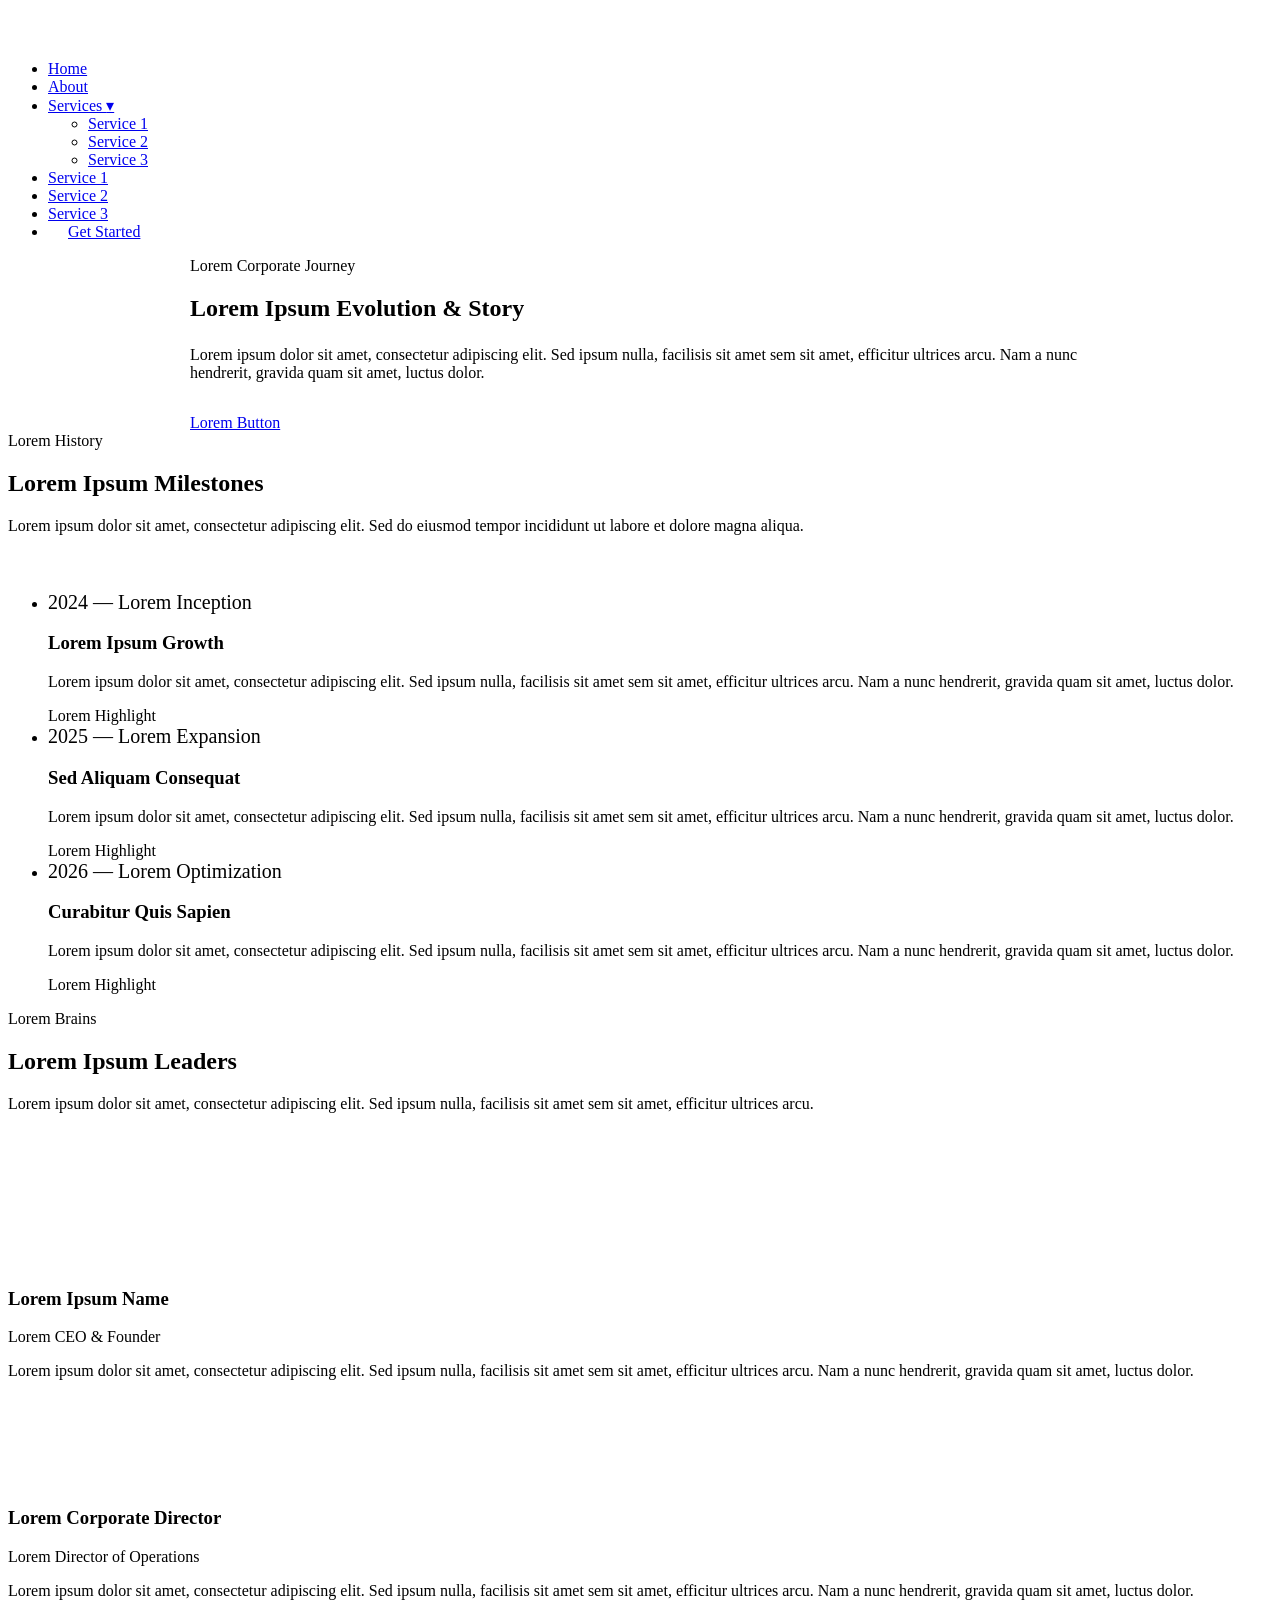
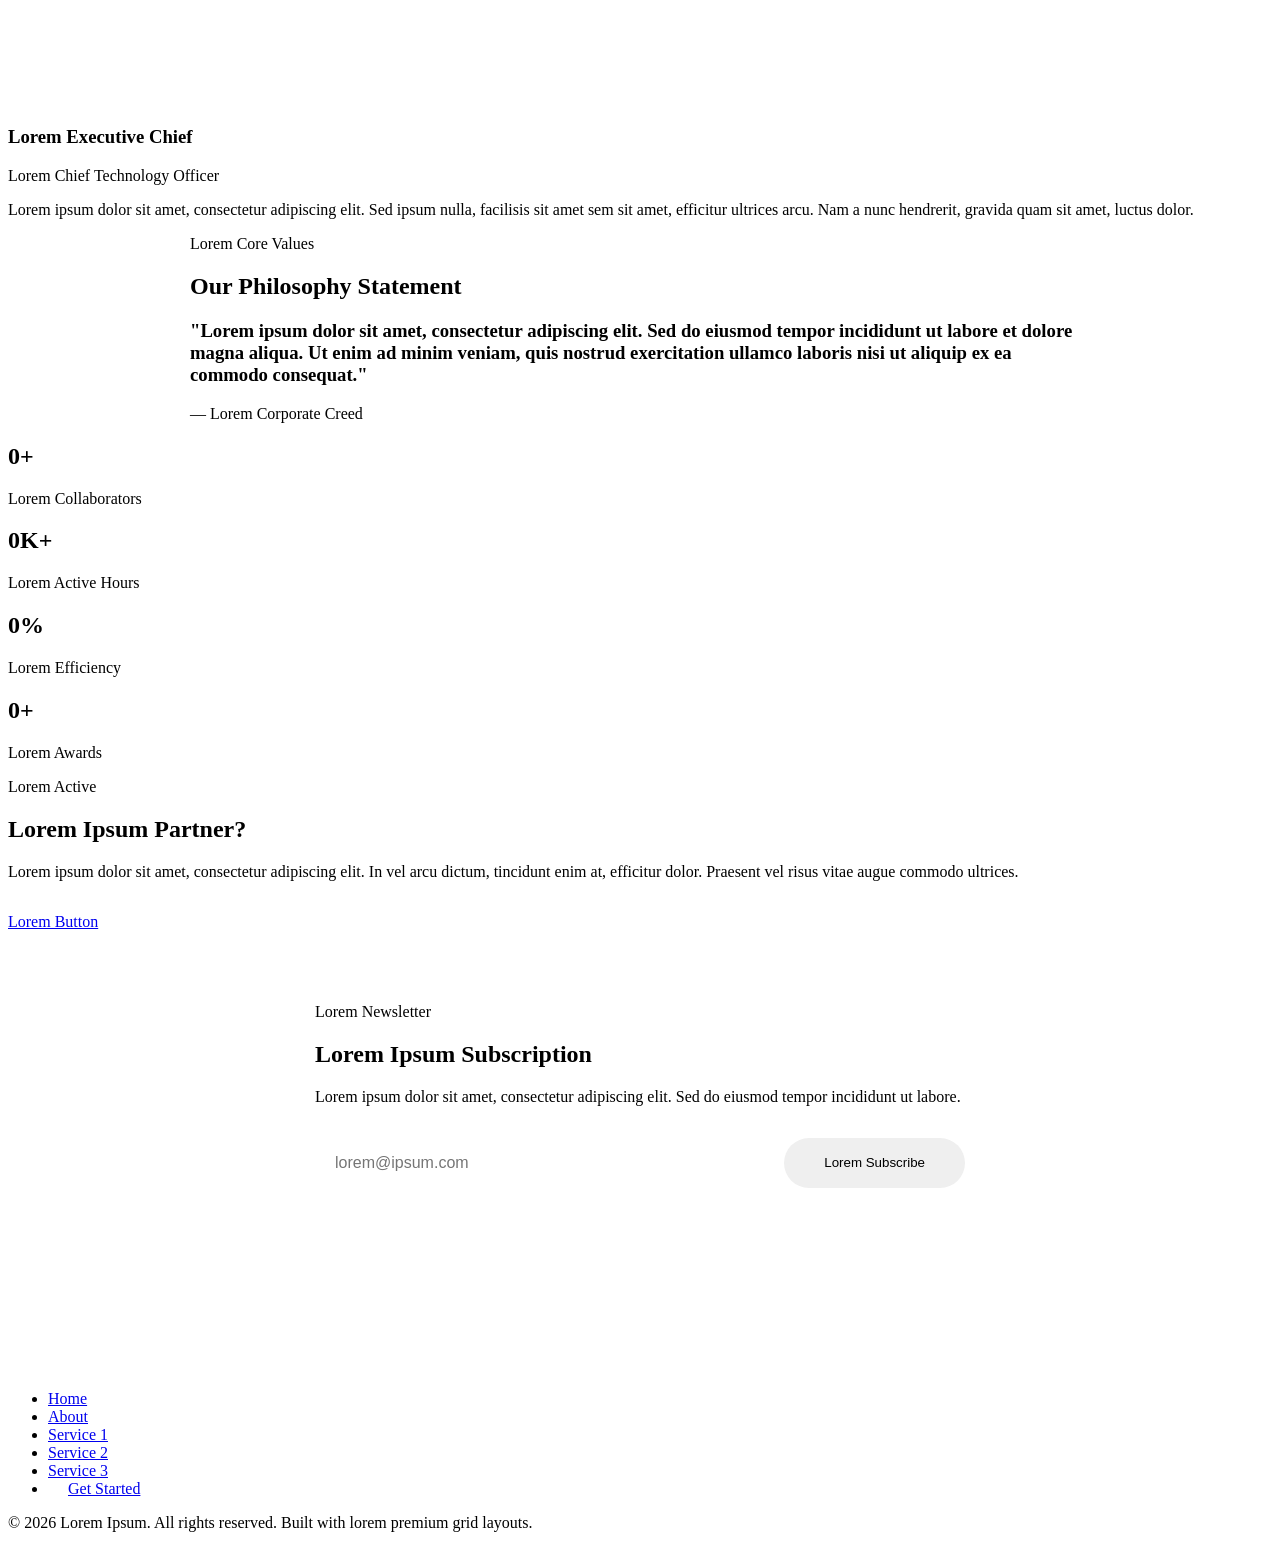
==== about.html @ 1eac8f9b "Add files via upload" ====
<!doctype html>
<html lang="en">
  <head>
    <meta charset="utf-8" />
    <meta http-equiv="X-UA-Compatible" content="IE=edge" />
    <title>Our Story | About Us</title>
    <meta name="description" content="Learn about our journey, meet our asymmetric leadership team, and discover the core values driving our innovation." />
    <meta name="viewport" content="width=device-width, initial-scale=1" />
    <link rel="stylesheet" href="./css/main.css" />
  </head>
  <body>
    <!-- Navbar (Global Framework Navigation) -->
    <nav class="navbar">
      <div class="nav-content">
        <div class="logo">
          <a href="index.html">
            <svg width="32" height="32" viewBox="0 0 512 512" fill="none" xmlns="http://www.w3.org/2000/svg">
              <rect width="512" height="512" rx="120" fill="var(--main-color)"/>
              <path d="M160 140H352V180H160V140ZM160 236H352V276H160V236ZM160 332H290V372H160V332Z" fill="white"/>
            </svg>
          </a>
        </div>

        <ul class="nav-links">
          <li><a href="index.html">Home</a></li>
          <li class="active"><a href="about.html">About</a></li>
          <li class="dropdown desktop-only">
            <a href="#" class="drop-btn">Services <span class="arrow">&#9662;</span></a>
            <ul class="dropdown-content">
              <li><a href="service1.html">Service 1</a></li>
              <li><a href="service2.html">Service 2</a></li>
              <li><a href="service3.html">Service 3</a></li>
            </ul>
          </li>
          <li class="mobile-only"><a href="service1.html">Service 1</a></li>
          <li class="mobile-only"><a href="service2.html">Service 2</a></li>
          <li class="mobile-only"><a href="service3.html">Service 3</a></li>
          <li><a class="button-links nav-action-button" href="contact.html" style="padding: 0.5rem 1.25rem;">Get Started</a></li>
        </ul>

        <div class="hamburger" id="hamburger">
          <span></span>
          <span></span>
          <span></span>
        </div>
      </div>
    </nav>

    <!-- SECTION 1: Centered Brand Hero -->
    <section class="about-hero-center secondary-color-section dark-section">
      <div class="container">
        <div class="center scroll-anim" style="max-width: 900px; margin: 0 auto;">
          <span class="section-caption" style="color: var(--neutral-dark);">Lorem Corporate Journey</span>
          <h1>Lorem Ipsum Evolution &amp; Story</h1>
          <p style="margin-top: 1.5rem; margin-bottom: 2rem;">Lorem ipsum dolor sit amet, consectetur adipiscing elit. Sed ipsum nulla, facilisis sit amet sem sit amet, efficitur ultrices arcu. Nam a nunc hendrerit, gravida quam sit amet, luctus dolor.</p>
          <a class="button-links accent-button" href="#leadership">Lorem Button</a>
        </div>
      </div>
    </section>

    <!-- SECTION 2: Sticky Column Timeline Story -->
    <section>
      <div class="container">
        <div class="two-grid">
          <div class="left-sticky scroll-anim">
            <span class="section-caption">Lorem History</span>
            <h2>Lorem Ipsum Milestones</h2>
            <p style="margin-top: 1rem; margin-bottom: 2rem;">Lorem ipsum dolor sit amet, consectetur adipiscing elit. Sed do eiusmod tempor incididunt ut labore et dolore magna aliqua.</p>
            <div style="background-color: var(--main-color); height: 8px; width: 60px; border-radius: 4px;"></div>
          </div>
          <div>
            <ul class="vertical-list">
              <li class="scroll-anim scroll-delay-1">
                <span class="section-caption" style="font-size: 1.25rem;">2024 &mdash; Lorem Inception</span>
                <h3>Lorem Ipsum Growth</h3>
                <p>Lorem ipsum dolor sit amet, consectetur adipiscing elit. Sed ipsum nulla, facilisis sit amet sem sit amet, efficitur ultrices arcu. Nam a nunc hendrerit, gravida quam sit amet, luctus dolor.</p>
                <span class="section-caption-below">Lorem Highlight</span>
              </li>
              <li class="scroll-anim scroll-delay-2">
                <span class="section-caption" style="font-size: 1.25rem;">2025 &mdash; Lorem Expansion</span>
                <h3>Sed Aliquam Consequat</h3>
                <p>Lorem ipsum dolor sit amet, consectetur adipiscing elit. Sed ipsum nulla, facilisis sit amet sem sit amet, efficitur ultrices arcu. Nam a nunc hendrerit, gravida quam sit amet, luctus dolor.</p>
                <span class="section-caption-below">Lorem Highlight</span>
              </li>
              <li class="scroll-anim scroll-delay-3">
                <span class="section-caption" style="font-size: 1.25rem;">2026 &mdash; Lorem Optimization</span>
                <h3>Curabitur Quis Sapien</h3>
                <p>Lorem ipsum dolor sit amet, consectetur adipiscing elit. Sed ipsum nulla, facilisis sit amet sem sit amet, efficitur ultrices arcu. Nam a nunc hendrerit, gravida quam sit amet, luctus dolor.</p>
                <span class="section-caption-below">Lorem Highlight</span>
              </li>
            </ul>
          </div>
        </div>
      </div>
    </section>

    <!-- SECTION 3: Asymmetric Team Leadership Grid -->
    <section id="leadership" style="background-color: var(--neutral-light-gray); border-top: 2px solid var(--neutral-dark);">
      <div class="container">
        <div class="center scroll-anim" style="margin-bottom: 4rem;">
          <span class="section-caption">Lorem Brains</span>
          <h2>Lorem Ipsum Leaders</h2>
          <p>Lorem ipsum dolor sit amet, consectetur adipiscing elit. Sed ipsum nulla, facilisis sit amet sem sit amet, efficitur ultrices arcu.</p>
        </div>

        <div class="team-grid-asymmetric">
          <div class="left-col">
            <div class="leader-card scroll-anim scroll-delay-1">
              <svg xmlns="http://www.w3.org/2000/svg" width="64" height="64" viewBox="0 0 24 24" fill="none" stroke="var(--main-color)" stroke-width="2" stroke-linecap="round" stroke-linejoin="round" style="margin-bottom: 1.5rem;">
                <path d="M20 21v-2a4 4 0 0 0-4-4H8a4 4 0 0 0-4 4v2"></path>
                <circle cx="12" cy="7" r="4"></circle>
              </svg>
              <h3>Lorem Ipsum Name</h3>
              <p class="leader-title">Lorem CEO &amp; Founder</p>
              <p class="leader-bio">Lorem ipsum dolor sit amet, consectetur adipiscing elit. Sed ipsum nulla, facilisis sit amet sem sit amet, efficitur ultrices arcu. Nam a nunc hendrerit, gravida quam sit amet, luctus dolor.</p>
            </div>

            <div class="leader-card scroll-anim scroll-delay-3">
              <svg xmlns="http://www.w3.org/2000/svg" width="64" height="64" viewBox="0 0 24 24" fill="none" stroke="var(--neutral-dark)" stroke-width="2" stroke-linecap="round" stroke-linejoin="round" style="margin-bottom: 1.5rem;">
                <path d="M20 21v-2a4 4 0 0 0-4-4H8a4 4 0 0 0-4 4v2"></path>
                <circle cx="12" cy="7" r="4"></circle>
              </svg>
              <h3>Lorem Corporate Director</h3>
              <p class="leader-title">Lorem Director of Operations</p>
              <p class="leader-bio">Lorem ipsum dolor sit amet, consectetur adipiscing elit. Sed ipsum nulla, facilisis sit amet sem sit amet, efficitur ultrices arcu. Nam a nunc hendrerit, gravida quam sit amet, luctus dolor.</p>
            </div>
          </div>

          <div class="right-col">
            <div class="leader-card scroll-anim scroll-delay-2">
              <svg xmlns="http://www.w3.org/2000/svg" width="64" height="64" viewBox="0 0 24 24" fill="none" stroke="var(--secondary-color)" stroke-width="2" stroke-linecap="round" stroke-linejoin="round" style="margin-bottom: 1.5rem;">
                <path d="M20 21v-2a4 4 0 0 0-4-4H8a4 4 0 0 0-4 4v2"></path>
                <circle cx="12" cy="7" r="4"></circle>
              </svg>
              <h3>Lorem Executive Chief</h3>
              <p class="leader-title">Lorem Chief Technology Officer</p>
              <p class="leader-bio">Lorem ipsum dolor sit amet, consectetur adipiscing elit. Sed ipsum nulla, facilisis sit amet sem sit amet, efficitur ultrices arcu. Nam a nunc hendrerit, gravida quam sit amet, luctus dolor.</p>
            </div>
          </div>
        </div>
      </div>
    </section>

    <!-- SECTION 4: Immersive Philosophy Quote Band -->
    <section class="main-color-section dark-section">
      <div class="container">
        <div class="center scroll-anim" style="max-width: 900px; margin: 0 auto;">
          <span class="section-caption" style="color: var(--neutral-dark);">Lorem Core Values</span>
          <h2>Our Philosophy Statement</h2>
          <div class="testimony-div scroll-anim scroll-delay-2" style="border-left-color: var(--neutral-dark); text-align: left;">
            <h3>"Lorem ipsum dolor sit amet, consectetur adipiscing elit. Sed do eiusmod tempor incididunt ut labore et dolore magna aliqua. Ut enim ad minim veniam, quis nostrud exercitation ullamco laboris nisi ut aliquip ex ea commodo consequat."</h3>
            <p style="color: var(--neutral-dark);">&mdash; Lorem Corporate Creed</p>
          </div>
        </div>
      </div>
    </section>

    <!-- SECTION 5: Numeric Stat Callouts -->
    <section>
      <div class="container">
        <div class="center-figures scroll-anim">
          <div class="vertical-figure">
            <h2><span class="stat-counter" data-target="240">0</span>+</h2>
            <p>Lorem Collaborators</p>
          </div>
          <div class="vertical-figure">
            <h2><span class="stat-counter" data-target="15">0</span>K+</h2>
            <p>Lorem Active Hours</p>
          </div>
          <div class="vertical-figure">
            <h2><span class="stat-counter" data-target="98">0</span>%</h2>
            <p>Lorem Efficiency</p>
          </div>
          <div class="vertical-figure">
            <h2><span class="stat-counter" data-target="50">0</span>+</h2>
            <p>Lorem Awards</p>
          </div>
        </div>
      </div>
    </section>

    <!-- SECTION 6: Ultimate Dynamic CTA Block -->
    <section style="background-color: var(--neutral-light-gray);">
      <div class="container">
        <div class="center scroll-anim">
          <span class="section-caption">Lorem Active</span>
          <h2>Lorem Ipsum Partner?</h2>
          <p>Lorem ipsum dolor sit amet, consectetur adipiscing elit. In vel arcu dictum, tincidunt enim at, efficitur dolor. Praesent vel risus vitae augue commodo ultrices.</p>
          <div style="margin-top: 2rem;">
            <a class="button-links accent-button" href="contact.html">Lorem Button</a>
          </div>
        </div>
      </div>
    </section>

    <!-- SECTION: Newsletter Subscription -->
    <section class="newsletter-section" style="background-color: var(--neutral-light-gray); border-top: 1px solid var(--border-color); border-bottom: 1px solid var(--border-color); padding: 4.5rem 5%;">
      <div class="container">
        <div class="center scroll-anim" style="max-width: 650px; margin: 0 auto;">
          <span class="section-caption">Lorem Newsletter</span>
          <h2>Lorem Ipsum Subscription</h2>
          <p style="margin-bottom: 2rem;">Lorem ipsum dolor sit amet, consectetur adipiscing elit. Sed do eiusmod tempor incididunt ut labore.</p>
          <form class="scroll-anim scroll-delay-2" style="width: 100%; display: flex; gap: 1rem; flex-wrap: wrap; justify-content: center;">
            <input type="email" placeholder="lorem@ipsum.com" required style="flex: 1; min-width: 280px; padding: 1rem 1.25rem; border: 2px solid var(--neutral-dark); border-radius: 50px; font-size: 1rem; color: var(--neutral-dark); background-color: var(--neutral-light); outline: none; transition: border-color var(--transition-speed);" />
            <button type="submit" class="button-links accent-button" style="padding: 1rem 2.5rem; border-radius: 50px; border: none; white-space: nowrap;">Lorem Subscribe</button>
          </form>
        </div>
      </div>
    </section>

    <!-- Footer (Global Static Footer) -->
    <footer class="light-footer">
      <div class="footer-content">
        <div class="logo">
          <a href="index.html">
            <svg width="40" height="40" viewBox="0 0 512 512" fill="none" xmlns="http://www.w3.org/2000/svg">
              <rect width="512" height="512" rx="120" fill="var(--main-color)"/>
              <path d="M160 140H352V180H160V140ZM160 236H352V276H160V236ZM160 332H290V372H160V332Z" fill="white"/>
            </svg>
          </a>
          <p style="margin-top: 1rem; font-size: 0.95rem; max-width: 300px; color: rgba(255, 255, 255, 0.65);">Lorem ipsum dolor sit amet, consectetur adipiscing elit. Cras lobortis felis dolor, ut hendrerit.</p>
        </div>
        <ul class="nav-links">
          <li><a href="index.html">Home</a></li>
          <li><a href="about.html">About</a></li>
          <li><a href="service1.html">Service 1</a></li>
          <li><a href="service2.html">Service 2</a></li>
          <li><a href="service3.html">Service 3</a></li>
          <li><a class="button-links nav-action-button" href="contact.html" style="padding: 0.5rem 1.25rem;">Get Started</a></li>
        </ul>
      </div>
      <div class="container">
        <p class="copyright">&copy; 2026 Lorem Ipsum. All rights reserved. Built with lorem premium grid layouts.</p>
      </div>
    </footer>

    <script type="module" src="./js/index.js"></script>
  </body>
</html>
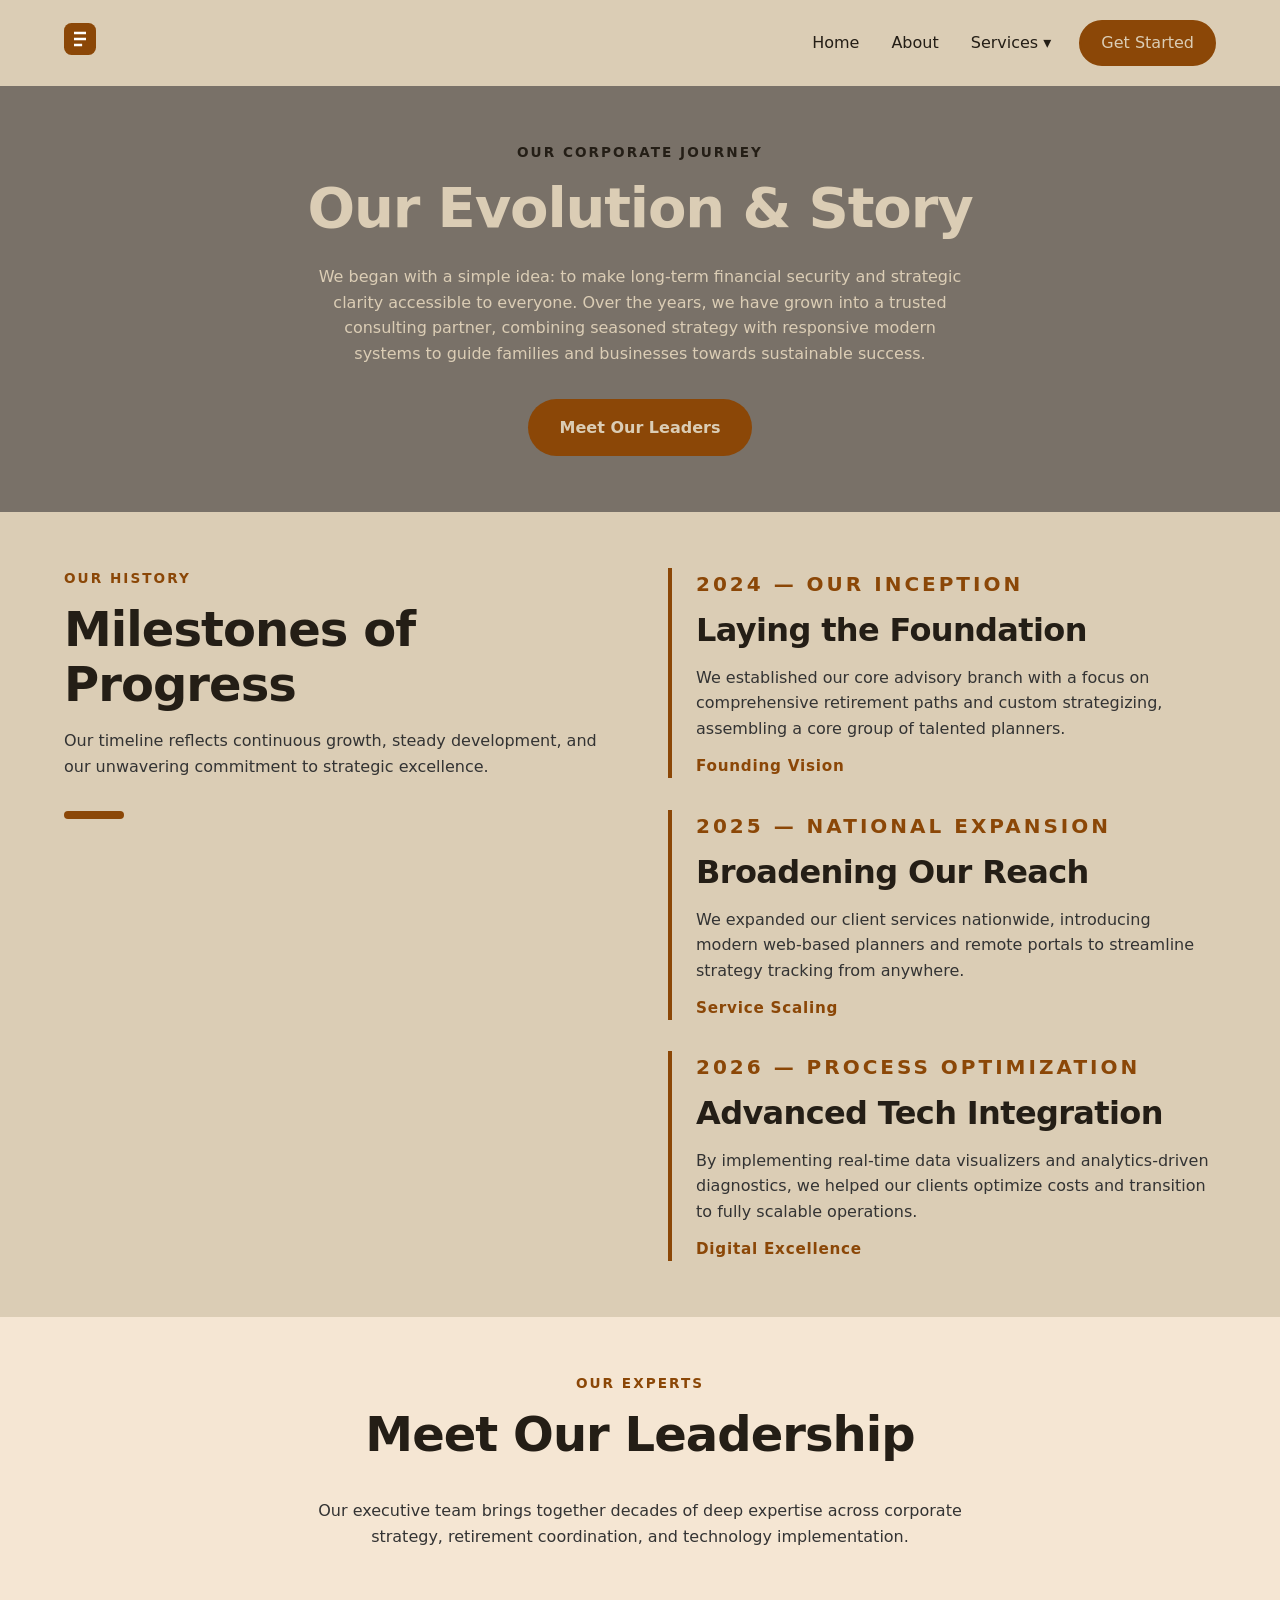
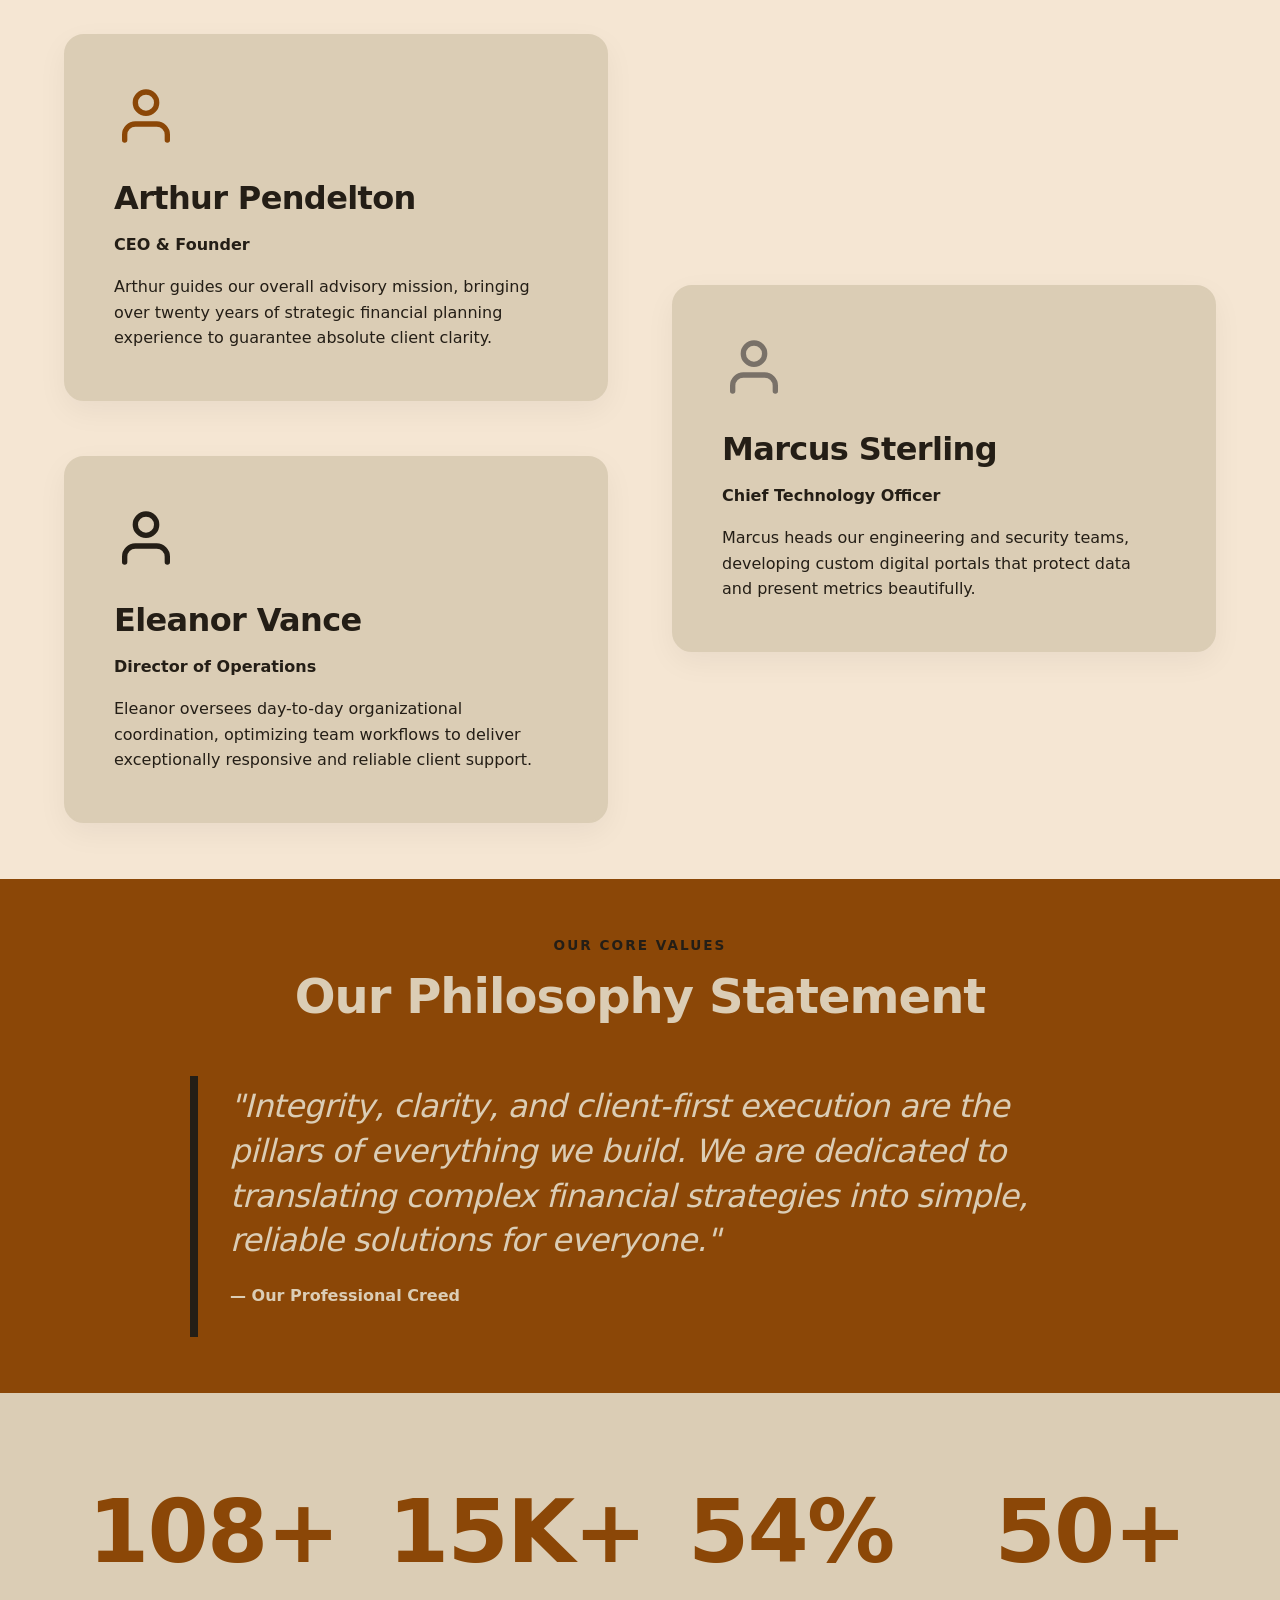
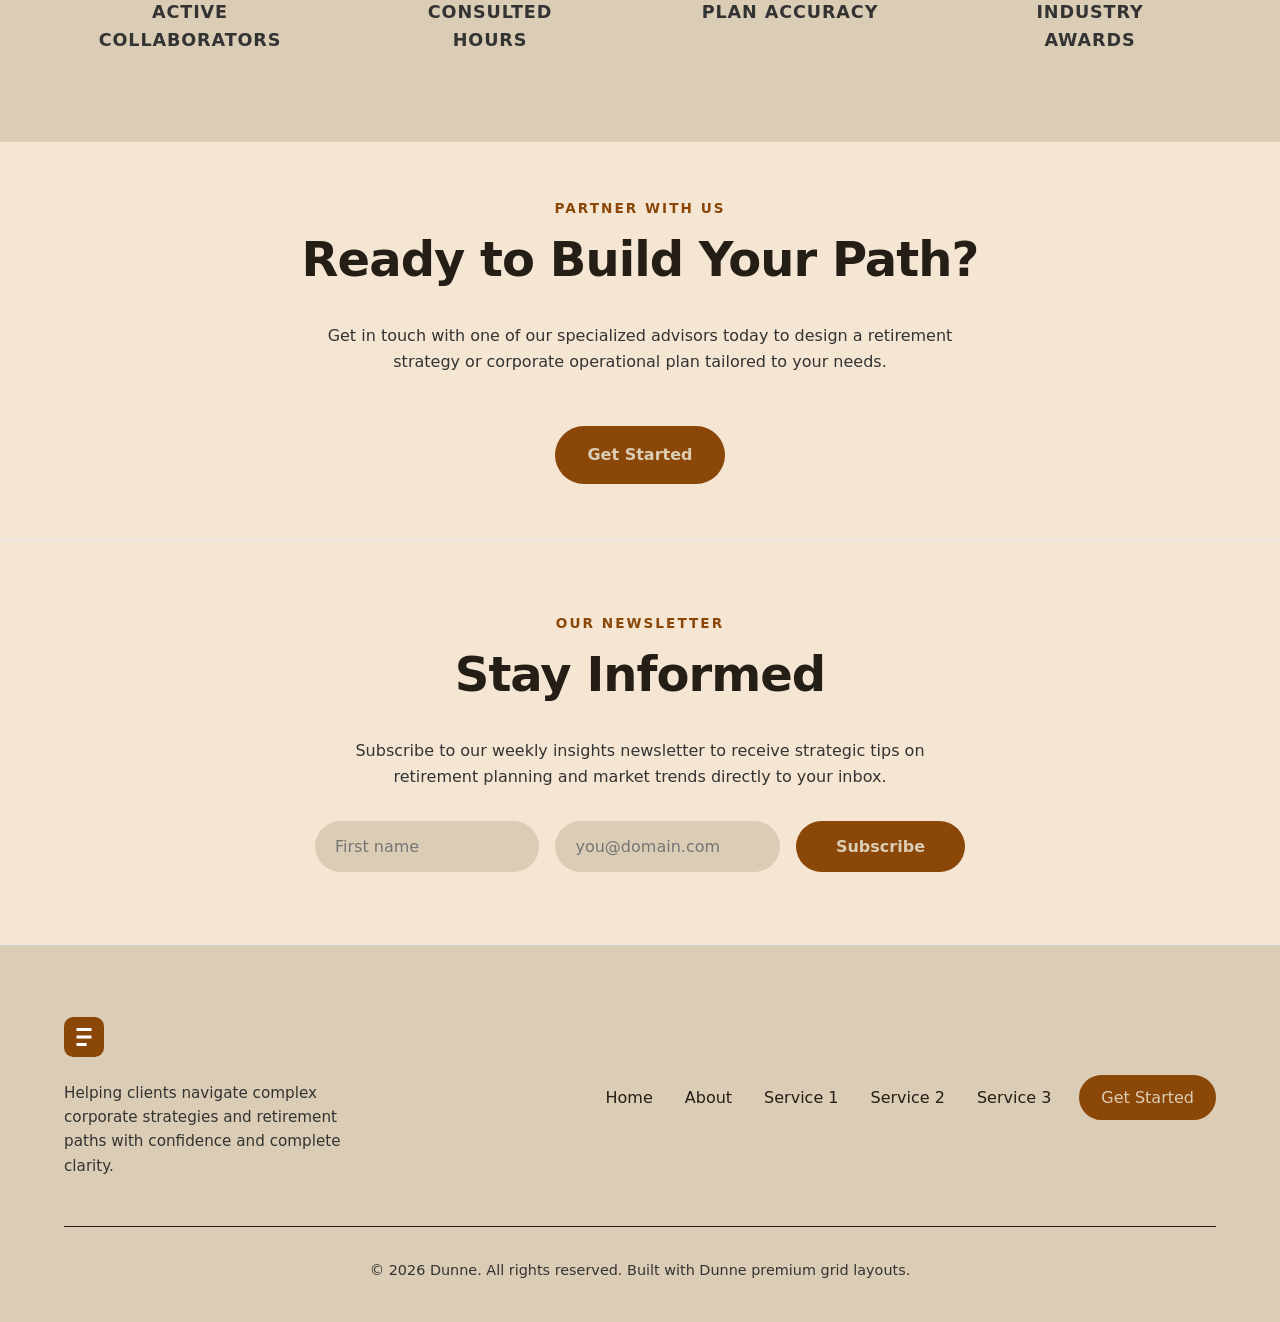
==== commit ba3f8a9a: "Remove Lorem text and update to all pages styling" ====
--- a/about.html
+++ b/about.html
@@ -3,7 +3,7 @@
   <head>
     <meta charset="utf-8" />
     <meta http-equiv="X-UA-Compatible" content="IE=edge" />
-    <title>Our Story | About Us</title>
+    <title>Our Story | Dunne Planning</title>
     <meta name="description" content="Learn about our journey, meet our asymmetric leadership team, and discover the core values driving our innovation." />
     <meta name="viewport" content="width=device-width, initial-scale=1" />
     <link rel="stylesheet" href="./css/main.css" />
@@ -16,7 +16,7 @@
           <a href="index.html">
             <svg width="32" height="32" viewBox="0 0 512 512" fill="none" xmlns="http://www.w3.org/2000/svg">
               <rect width="512" height="512" rx="120" fill="var(--main-color)"/>
-              <path d="M160 140H352V180H160V140ZM160 236H352V276H160V236ZM160 332H290V372H160V332Z" fill="white"/>
+              <path d="M160 140H352V180H160V140ZM160 236H352V276H160V236ZM160 332H290V372H160V332ZM" fill="white"/>
             </svg>
           </a>
         </div>
@@ -27,14 +27,14 @@
           <li class="dropdown desktop-only">
             <a href="#" class="drop-btn">Services <span class="arrow">&#9662;</span></a>
             <ul class="dropdown-content">
-              <li><a href="service1.html">Service 1</a></li>
-              <li><a href="service2.html">Service 2</a></li>
-              <li><a href="service3.html">Service 3</a></li>
+              <li><a href="service1.html">Corporate Strategy</a></li>
+              <li><a href="service2.html">Operations Optimization</a></li>
+              <li><a href="service3.html">Digital Scale</a></li>
             </ul>
           </li>
-          <li class="mobile-only"><a href="service1.html">Service 1</a></li>
-          <li class="mobile-only"><a href="service2.html">Service 2</a></li>
-          <li class="mobile-only"><a href="service3.html">Service 3</a></li>
+          <li class="mobile-only"><a href="service1.html">Corporate Strategy</a></li>
+          <li class="mobile-only"><a href="service2.html">Operations Optimization</a></li>
+          <li class="mobile-only"><a href="service3.html">Digital Scale</a></li>
           <li><a class="button-links nav-action-button" href="contact.html" style="padding: 0.5rem 1.25rem;">Get Started</a></li>
         </ul>
 
@@ -50,10 +50,10 @@
     <section class="about-hero-center secondary-color-section dark-section">
       <div class="container">
         <div class="center scroll-anim" style="max-width: 900px; margin: 0 auto;">
-          <span class="section-caption" style="color: var(--neutral-dark);">Lorem Corporate Journey</span>
-          <h1>Lorem Ipsum Evolution &amp; Story</h1>
-          <p style="margin-top: 1.5rem; margin-bottom: 2rem;">Lorem ipsum dolor sit amet, consectetur adipiscing elit. Sed ipsum nulla, facilisis sit amet sem sit amet, efficitur ultrices arcu. Nam a nunc hendrerit, gravida quam sit amet, luctus dolor.</p>
-          <a class="button-links accent-button" href="#leadership">Lorem Button</a>
+          <span class="section-caption" style="color: var(--neutral-dark);">Our Corporate Journey</span>
+          <h1>Our Evolution &amp; Story</h1>
+          <p style="margin-top: 1.5rem; margin-bottom: 2rem;">We began with a simple idea: to make long-term financial security and strategic clarity accessible to everyone. Over the years, we have grown into a trusted consulting partner, combining seasoned strategy with responsive modern systems to guide families and businesses towards sustainable success.</p>
+          <a class="button-links accent-button" href="#leadership">Meet Our Leaders</a>
         </div>
       </div>
     </section>
@@ -63,30 +63,30 @@
       <div class="container">
         <div class="two-grid">
           <div class="left-sticky scroll-anim">
-            <span class="section-caption">Lorem History</span>
-            <h2>Lorem Ipsum Milestones</h2>
-            <p style="margin-top: 1rem; margin-bottom: 2rem;">Lorem ipsum dolor sit amet, consectetur adipiscing elit. Sed do eiusmod tempor incididunt ut labore et dolore magna aliqua.</p>
+            <span class="section-caption">Our History</span>
+            <h2>Milestones of Progress</h2>
+            <p style="margin-top: 1rem; margin-bottom: 2rem;">Our timeline reflects continuous growth, steady development, and our unwavering commitment to strategic excellence.</p>
             <div style="background-color: var(--main-color); height: 8px; width: 60px; border-radius: 4px;"></div>
           </div>
           <div>
             <ul class="vertical-list">
               <li class="scroll-anim scroll-delay-1">
-                <span class="section-caption" style="font-size: 1.25rem;">2024 &mdash; Lorem Inception</span>
-                <h3>Lorem Ipsum Growth</h3>
-                <p>Lorem ipsum dolor sit amet, consectetur adipiscing elit. Sed ipsum nulla, facilisis sit amet sem sit amet, efficitur ultrices arcu. Nam a nunc hendrerit, gravida quam sit amet, luctus dolor.</p>
-                <span class="section-caption-below">Lorem Highlight</span>
+                <span class="section-caption" style="font-size: 1.25rem;">2024 &mdash; Our Inception</span>
+                <h3>Laying the Foundation</h3>
+                <p>We established our core advisory branch with a focus on comprehensive retirement paths and custom strategizing, assembling a core group of talented planners.</p>
+                <span class="section-caption-below">Founding Vision</span>
               </li>
               <li class="scroll-anim scroll-delay-2">
-                <span class="section-caption" style="font-size: 1.25rem;">2025 &mdash; Lorem Expansion</span>
-                <h3>Sed Aliquam Consequat</h3>
-                <p>Lorem ipsum dolor sit amet, consectetur adipiscing elit. Sed ipsum nulla, facilisis sit amet sem sit amet, efficitur ultrices arcu. Nam a nunc hendrerit, gravida quam sit amet, luctus dolor.</p>
-                <span class="section-caption-below">Lorem Highlight</span>
+                <span class="section-caption" style="font-size: 1.25rem;">2025 &mdash; National Expansion</span>
+                <h3>Broadening Our Reach</h3>
+                <p>We expanded our client services nationwide, introducing modern web-based planners and remote portals to streamline strategy tracking from anywhere.</p>
+                <span class="section-caption-below">Service Scaling</span>
               </li>
               <li class="scroll-anim scroll-delay-3">
-                <span class="section-caption" style="font-size: 1.25rem;">2026 &mdash; Lorem Optimization</span>
-                <h3>Curabitur Quis Sapien</h3>
-                <p>Lorem ipsum dolor sit amet, consectetur adipiscing elit. Sed ipsum nulla, facilisis sit amet sem sit amet, efficitur ultrices arcu. Nam a nunc hendrerit, gravida quam sit amet, luctus dolor.</p>
-                <span class="section-caption-below">Lorem Highlight</span>
+                <span class="section-caption" style="font-size: 1.25rem;">2026 &mdash; Process Optimization</span>
+                <h3>Advanced Tech Integration</h3>
+                <p>By implementing real-time data visualizers and analytics-driven diagnostics, we helped our clients optimize costs and transition to fully scalable operations.</p>
+                <span class="section-caption-below">Digital Excellence</span>
               </li>
             </ul>
           </div>
@@ -95,12 +95,12 @@
     </section>
 
     <!-- SECTION 3: Asymmetric Team Leadership Grid -->
-    <section id="leadership" style="background-color: var(--neutral-light-gray); border-top: 2px solid var(--neutral-dark);">
+    <section id="leadership" style="background-color: var(--neutral-light-gray);">
       <div class="container">
         <div class="center scroll-anim" style="margin-bottom: 4rem;">
-          <span class="section-caption">Lorem Brains</span>
-          <h2>Lorem Ipsum Leaders</h2>
-          <p>Lorem ipsum dolor sit amet, consectetur adipiscing elit. Sed ipsum nulla, facilisis sit amet sem sit amet, efficitur ultrices arcu.</p>
+          <span class="section-caption">Our Experts</span>
+          <h2>Meet Our Leadership</h2>
+          <p>Our executive team brings together decades of deep expertise across corporate strategy, retirement coordination, and technology implementation.</p>
         </div>
 
         <div class="team-grid-asymmetric">
@@ -110,9 +110,9 @@
                 <path d="M20 21v-2a4 4 0 0 0-4-4H8a4 4 0 0 0-4 4v2"></path>
                 <circle cx="12" cy="7" r="4"></circle>
               </svg>
-              <h3>Lorem Ipsum Name</h3>
-              <p class="leader-title">Lorem CEO &amp; Founder</p>
-              <p class="leader-bio">Lorem ipsum dolor sit amet, consectetur adipiscing elit. Sed ipsum nulla, facilisis sit amet sem sit amet, efficitur ultrices arcu. Nam a nunc hendrerit, gravida quam sit amet, luctus dolor.</p>
+              <h3>Arthur Pendelton</h3>
+              <p class="leader-title">CEO &amp; Founder</p>
+              <p class="leader-bio">Arthur guides our overall advisory mission, bringing over twenty years of strategic financial planning experience to guarantee absolute client clarity.</p>
             </div>
 
             <div class="leader-card scroll-anim scroll-delay-3">
@@ -120,9 +120,9 @@
                 <path d="M20 21v-2a4 4 0 0 0-4-4H8a4 4 0 0 0-4 4v2"></path>
                 <circle cx="12" cy="7" r="4"></circle>
               </svg>
-              <h3>Lorem Corporate Director</h3>
-              <p class="leader-title">Lorem Director of Operations</p>
-              <p class="leader-bio">Lorem ipsum dolor sit amet, consectetur adipiscing elit. Sed ipsum nulla, facilisis sit amet sem sit amet, efficitur ultrices arcu. Nam a nunc hendrerit, gravida quam sit amet, luctus dolor.</p>
+              <h3>Eleanor Vance</h3>
+              <p class="leader-title">Director of Operations</p>
+              <p class="leader-bio">Eleanor oversees day-to-day organizational coordination, optimizing team workflows to deliver exceptionally responsive and reliable client support.</p>
             </div>
           </div>
 
@@ -132,9 +132,9 @@
                 <path d="M20 21v-2a4 4 0 0 0-4-4H8a4 4 0 0 0-4 4v2"></path>
                 <circle cx="12" cy="7" r="4"></circle>
               </svg>
-              <h3>Lorem Executive Chief</h3>
-              <p class="leader-title">Lorem Chief Technology Officer</p>
-              <p class="leader-bio">Lorem ipsum dolor sit amet, consectetur adipiscing elit. Sed ipsum nulla, facilisis sit amet sem sit amet, efficitur ultrices arcu. Nam a nunc hendrerit, gravida quam sit amet, luctus dolor.</p>
+              <h3>Marcus Sterling</h3>
+              <p class="leader-title">Chief Technology Officer</p>
+              <p class="leader-bio">Marcus heads our engineering and security teams, developing custom digital portals that protect data and present metrics beautifully.</p>
             </div>
           </div>
         </div>
@@ -145,11 +145,11 @@
     <section class="main-color-section dark-section">
       <div class="container">
         <div class="center scroll-anim" style="max-width: 900px; margin: 0 auto;">
-          <span class="section-caption" style="color: var(--neutral-dark);">Lorem Core Values</span>
+          <span class="section-caption" style="color: var(--neutral-dark);">Our Core Values</span>
           <h2>Our Philosophy Statement</h2>
           <div class="testimony-div scroll-anim scroll-delay-2" style="border-left-color: var(--neutral-dark); text-align: left;">
-            <h3>"Lorem ipsum dolor sit amet, consectetur adipiscing elit. Sed do eiusmod tempor incididunt ut labore et dolore magna aliqua. Ut enim ad minim veniam, quis nostrud exercitation ullamco laboris nisi ut aliquip ex ea commodo consequat."</h3>
-            <p style="color: var(--neutral-dark);">&mdash; Lorem Corporate Creed</p>
+            <h3>"Integrity, clarity, and client-first execution are the pillars of everything we build. We are dedicated to translating complex financial strategies into simple, reliable solutions for everyone."</h3>
+            <p style="color: var(--neutral-dark);">&mdash; Our Professional Creed</p>
           </div>
         </div>
       </div>
@@ -161,19 +161,19 @@
         <div class="center-figures scroll-anim">
           <div class="vertical-figure">
             <h2><span class="stat-counter" data-target="240">0</span>+</h2>
-            <p>Lorem Collaborators</p>
+            <p>Active Collaborators</p>
           </div>
           <div class="vertical-figure">
             <h2><span class="stat-counter" data-target="15">0</span>K+</h2>
-            <p>Lorem Active Hours</p>
+            <p>Consulted Hours</p>
           </div>
           <div class="vertical-figure">
             <h2><span class="stat-counter" data-target="98">0</span>%</h2>
-            <p>Lorem Efficiency</p>
+            <p>Plan Accuracy</p>
           </div>
           <div class="vertical-figure">
             <h2><span class="stat-counter" data-target="50">0</span>+</h2>
-            <p>Lorem Awards</p>
+            <p>Industry Awards</p>
           </div>
         </div>
       </div>
@@ -183,11 +183,11 @@
     <section style="background-color: var(--neutral-light-gray);">
       <div class="container">
         <div class="center scroll-anim">
-          <span class="section-caption">Lorem Active</span>
-          <h2>Lorem Ipsum Partner?</h2>
-          <p>Lorem ipsum dolor sit amet, consectetur adipiscing elit. In vel arcu dictum, tincidunt enim at, efficitur dolor. Praesent vel risus vitae augue commodo ultrices.</p>
+          <span class="section-caption">Partner With Us</span>
+          <h2>Ready to Build Your Path?</h2>
+          <p>Get in touch with one of our specialized advisors today to design a retirement strategy or corporate operational plan tailored to your needs.</p>
           <div style="margin-top: 2rem;">
-            <a class="button-links accent-button" href="contact.html">Lorem Button</a>
+            <a class="button-links accent-button" href="contact.html">Get Started</a>
           </div>
         </div>
       </div>
@@ -197,13 +197,14 @@
     <section class="newsletter-section" style="background-color: var(--neutral-light-gray); border-top: 1px solid var(--border-color); border-bottom: 1px solid var(--border-color); padding: 4.5rem 5%;">
       <div class="container">
         <div class="center scroll-anim" style="max-width: 650px; margin: 0 auto;">
-          <span class="section-caption">Lorem Newsletter</span>
-          <h2>Lorem Ipsum Subscription</h2>
-          <p style="margin-bottom: 2rem;">Lorem ipsum dolor sit amet, consectetur adipiscing elit. Sed do eiusmod tempor incididunt ut labore.</p>
+          <span class="section-caption">Our Newsletter</span>
+          <h2>Stay Informed</h2>
+          <p style="margin-bottom: 2rem;">Subscribe to our weekly insights newsletter to receive strategic tips on retirement planning and market trends directly to your inbox.</p>
           <form class="scroll-anim scroll-delay-2" style="width: 100%; display: flex; gap: 1rem; flex-wrap: wrap; justify-content: center;">
-            <input type="email" placeholder="lorem@ipsum.com" required style="flex: 1; min-width: 280px; padding: 1rem 1.25rem; border: 2px solid var(--neutral-dark); border-radius: 50px; font-size: 1rem; color: var(--neutral-dark); background-color: var(--neutral-light); outline: none; transition: border-color var(--transition-speed);" />
-            <button type="submit" class="button-links accent-button" style="padding: 1rem 2.5rem; border-radius: 50px; border: none; white-space: nowrap;">Lorem Subscribe</button>
-          </form>
+              <input type="text" placeholder="First name" required style="flex: 1; min-width: 180px; padding: 1rem 1.25rem; border: none; border-radius: 50px; font-size: 1rem; color: var(--neutral-dark); background-color: var(--neutral-light); outline: none; transition: border-color var(--transition-speed);" />
+              <input type="email" placeholder="you@domain.com" required style="flex: 1; min-width: 180px; padding: 1rem 1.25rem; border: none; border-radius: 50px; font-size: 1rem; color: var(--neutral-dark); background-color: var(--neutral-light); outline: none; transition: border-color var(--transition-speed);" />
+              <button type="submit" class="button-links accent-button" style="padding: 1rem 2.5rem; border-radius: 50px; border: none; white-space: nowrap;">Subscribe</button>
+            </form>
         </div>
       </div>
     </section>
@@ -218,7 +219,7 @@
               <path d="M160 140H352V180H160V140ZM160 236H352V276H160V236ZM160 332H290V372H160V332Z" fill="white"/>
             </svg>
           </a>
-          <p style="margin-top: 1rem; font-size: 0.95rem; max-width: 300px; color: rgba(255, 255, 255, 0.65);">Lorem ipsum dolor sit amet, consectetur adipiscing elit. Cras lobortis felis dolor, ut hendrerit.</p>
+          <p style="margin-top: 1rem; font-size: 0.95rem; max-width: 300px;">Helping clients navigate complex corporate strategies and retirement paths with confidence and complete clarity.</p>
         </div>
         <ul class="nav-links">
           <li><a href="index.html">Home</a></li>
@@ -230,7 +231,7 @@
         </ul>
       </div>
       <div class="container">
-        <p class="copyright">&copy; 2026 Lorem Ipsum. All rights reserved. Built with lorem premium grid layouts.</p>
+        <p class="copyright">&copy; 2026 Dunne. All rights reserved. Built with Dunne premium grid layouts.</p>
       </div>
     </footer>
 
--- a/css/main.css
+++ b/css/main.css
@@ -0,0 +1,1058 @@
+/* styling + Brand Variables */
+
+:root {
+  --main-color: #8b4707;      /* Vibrant Orange Accent */
+  --secondary-color: #797168; /* Deep Professional Blue */
+  --neutral-dark: #241e16;    /* Absolute Dark */
+  --neutral-mid: #333333;     /* Slate Gray for Body */
+  --neutral-light: #dbcdb5;   /* Pure white Background */
+  --neutral-light-gray: #f5e6d3; /* Warm Off-White */
+  --border-color: #eaeaea;    /* Soft borders */
+  --border-color-dark: #241e16; /* High-contrast border */
+  --transition-speed: 0.35s;
+}
+
+* {
+  margin: 0;
+  padding: 0;
+  box-sizing: border-box;
+  font-family: system-ui, -apple-system, BlinkMacSystemFont, "Segoe UI", Roboto, "Helvetica Neue", Arial, sans-serif;
+}
+
+body {
+  background-color: var(--neutral-light);
+  color: var(--neutral-dark);
+  overflow-x: hidden;
+  line-height: 1.6;
+}
+
+h1, h2, h3, h4, h5, h6 {
+  font-weight: 600;
+  letter-spacing: -0.02em;
+  color: var(--neutral-dark);
+  line-height: 1.15;
+}
+
+h1 {
+  font-size: clamp(2.5rem, 6vw, 3.5rem);
+}
+
+h2 {
+  font-size: clamp(1.8rem, 4.5vw, 3rem);
+}
+
+h3 {
+  font-size: clamp(1.4rem, 3vw, 2rem);
+}
+
+p {
+  font-size: 1.0rem;
+  color: var(--neutral-mid);
+  max-width: 65ch;
+  margin-top: 1rem;
+}
+
+a {
+  text-decoration: none;
+  color: inherit;
+  transition: color var(--transition-speed) ease;
+}
+
+.banner-img {
+  overflow: hidden;
+  width: auto;
+  max-height: 60vh;
+  border-radius: 50px;
+  display: flex;
+  justify-content: center;
+}
+
+/* Captions and Subheaders */
+.section-caption {
+  display: block;
+  font-size: 0.85rem;
+  text-transform: uppercase;
+  font-weight: 700;
+  letter-spacing: 0.15em;
+  color: var(--main-color);
+  margin-bottom: 0.75rem;
+}
+
+.section-caption-below {
+  display: block;
+  font-size: 0.95rem;
+  color: var(--main-color);
+  margin-top: 0.75rem;
+  font-weight: 600;
+  letter-spacing: 0.05em;
+}
+
+.section-caption-secondary {
+  display: block;
+  font-size: 0.85rem;
+  text-transform: uppercase;
+  font-weight: 700;
+  letter-spacing: 0.15em;
+  color: var(--secondary-color);
+  margin-bottom: 0.75rem;
+}
+
+/* Page Scroll Animations */
+.scroll-anim {
+  opacity: 0;
+  transform: translateY(40px);
+  transition: opacity 1.2s cubic-bezier(0.16, 1, 0.3, 1), transform 1.2s cubic-bezier(0.16, 1, 0.3, 1);
+  will-change: transform, opacity;
+}
+
+.scroll-anim-slide-left {
+  opacity: 0;
+  transform: translateX(-40px);
+  transition: opacity 1.2s cubic-bezier(0.16, 1, 0.3, 1), transform 1.2s cubic-bezier(0.16, 1, 0.3, 1);
+  will-change: transform, opacity;
+}
+
+.scroll-anim-slide-right {
+  opacity: 0;
+  transform: translateX(40px);
+  transition: opacity 1.2s cubic-bezier(0.16, 1, 0.3, 1), transform 1.2s cubic-bezier(0.16, 1, 0.3, 1);
+  will-change: transform, opacity;
+}
+
+.scroll-anim.animate-visible,
+.scroll-anim-slide-left.animate-visible,
+.scroll-anim-slide-right.animate-visible {
+  opacity: 1;
+  transform: translate(0, 0);
+}
+
+.scroll-delay-1 { transition-delay: 0.1s; }
+.scroll-delay-2 { transition-delay: 0.2s; }
+.scroll-delay-3 { transition-delay: 0.3s; }
+.scroll-delay-4 { transition-delay: 0.4s; }
+.scroll-delay-5 { transition-delay: 0.5s; }
+
+/* Navigation Underline Hover Animation */
+.navbar {
+  position: sticky;
+  top: 0;
+  z-index: 1000;
+  background-color: var(--neutral-light);
+  color: var(--neutral-dark);
+  padding: 1.25rem 5%;
+  
+}
+
+.nav-content {
+  width: 100%;
+  max-width: 1245px;
+  margin: 0 auto;
+  display: flex;
+  justify-content: space-between;
+  align-items: center;
+}
+
+.nav-links {
+  display: flex;
+  list-style: none;
+  align-items: center;
+  gap: 1.5rem;
+}
+
+.nav-links li {
+  position: relative;
+}
+
+.nav-links li a {
+  color: inherit;
+  font-weight: 500;
+  padding: 0.5rem 0.25rem;
+  display: block;
+}
+
+.nav-links li a::after {
+  content: '';
+  position: absolute;
+  width: 100%;
+  transform: scaleX(0);
+  height: 3px;
+  bottom: -4px;
+  left: 0;
+  background-color: var(--main-color);
+  transform-origin: bottom right;
+  transition: transform var(--transition-speed) cubic-bezier(0.16, 1, 0.3, 1);
+}
+
+.nav-links li a:hover {
+  color: var(--main-color);
+}
+
+.nav-links li a:hover::after {
+  transform: scaleX(1);
+  transform-origin: bottom left;
+}
+
+/* Dropdown Menu styling */
+.dropdown {
+  position: relative;
+}
+
+.dropdown-content {
+ 
+  opacity: 0;
+  visibility: hidden;
+  position: absolute;
+  top: 100%;
+  left: 0;
+  background-color: var(--neutral-light);
+  min-width: 200px;
+  /*
+  box-shadow: 0 15px 35px rgba(0,0,0,0.3);
+  */
+
+  box-shadow: 0 15px 15px rgba(0,0,0,0.15);
+  
+  border-radius: 8px;
+  list-style: none;
+  padding: 0.5rem 0;
+  margin-top: 1rem;
+  z-index: 1100;
+  /* Smooth transition with a delay on hover out */
+  transition: opacity var(--transition-speed) ease, visibility var(--transition-speed) ease;
+  transition-delay: 0.15s; /* Extra delay before disappearing */
+}
+
+.dropdown-content li a {
+  padding: 0.75rem 1.25rem;
+  font-size: 0.95rem;
+  border-bottom: none;
+}
+
+.dropdown-content li a::after {
+  display: none; /* No line animation under dropdown items */
+}
+
+.dropdown-content li a:hover {
+  
+  color: var(--main-color);
+}
+
+.dropdown:hover .dropdown-content {
+  opacity: 1;
+  visibility: visible;
+  transition-delay: 0s; /* Appears instantly on hover */
+}
+
+/* Layout Blocks */
+.mobile-only {
+  display: none !important;
+}
+
+section {
+  padding: 3.5rem 5% 3.5rem 5%;
+  background-color: var(--neutral-light);
+  position: relative;
+}
+
+.container {
+  width: 100%;
+  max-width: 1245px;
+  margin: 0 auto;
+}
+
+/* Section Separators */
+hr.rounded {
+  display: none;
+}
+
+/* Layout Grids */
+.two-grid {
+  display: grid;
+  grid-template-columns: repeat(2, 1fr);
+  gap: 3.5rem;
+  align-items: center;
+}
+
+.three-grid {
+  display: grid;
+  grid-template-columns: repeat(3, 1fr);
+  gap: 2.5rem;
+}
+
+.neutral-light-grey-card {
+  background-color: var(--neutral-light-gray);
+  padding: 4rem;
+  border-radius: 50px;
+}
+
+.bento-grid {
+  display: grid;
+  grid-template-columns: repeat(3, 1fr);
+  grid-auto-rows: minmax(220px, auto);
+  gap: 1.5rem;
+}
+
+.bento-card {
+  cursor: pointer;
+  background: var(--neutral-light);
+  
+  padding: 2.5rem;
+  border-radius: 16px;
+  display: flex;
+  flex-direction: column;
+  justify-content: space-between;
+  transition: all var(--transition-speed) ease;
+  color: var(--neutral-dark);
+}
+
+.light-grey-bg {
+  background-color: var(--neutral-light-gray);
+  display: flex;
+  flex-direction: column;
+  justify-content: space-between;
+}
+
+.card {
+  padding: 2rem;
+  border-radius: 50px;
+  display: flex;
+  flex-direction: column;
+  justify-content: space-between;
+}
+
+.bento-card:hover {
+  transform: translateY(-5px);
+  background-color: var(--neutral-light-gray);
+  color: var(--neutral-light);
+  border-color: var(--main-color);
+  /*
+  box-shadow: 0 10px 25px rgba(255, 87, 51, 0.1);
+  */
+
+  box-shadow: 0 15px 35px rgba(121, 113, 104, 0.5);
+}
+
+.bento-card.col-span-2 {
+  grid-column: span 2;
+}
+
+.bento-card.row-span-2 {
+  grid-row: span 2;
+}
+
+/* Stylized Background Color Sections */
+.main-color-section {
+  background-color: var(--main-color);
+  color: var(--neutral-light);
+  border-top: none;
+  border-bottom: none;
+}
+
+.main-color-section h1,
+.main-color-section h2,
+.main-color-section h3,
+.main-color-section p,
+.main-color-section .section-caption-below {
+  color: var(--neutral-light) !important;
+}
+
+.main-color-section .section-caption {
+  color: var(--neutral-dark) !important;
+}
+
+.secondary-color-section {
+  background-color: var(--secondary-color);
+  color: var(--neutral-light);
+  border-top: none;
+  border-bottom: none;
+}
+
+.secondary-color-section h1,
+.secondary-color-section h2,
+.secondary-color-section h3,
+.secondary-color-section p,
+.secondary-color-section .section-caption-below {
+  color: var(--neutral-light) !important;
+}
+
+.secondary-color-section .section-caption {
+  color: var(--neutral-dark) !important;
+}
+
+/* Button Styling */
+.button-links {
+  display: inline-block;
+  padding: 1rem 2rem;
+  border-radius: 50px;
+  font-weight: 700;
+  font-size: 1rem;
+  border: none;
+  text-align: center;
+  cursor: pointer;
+  transition: all var(--transition-speed) cubic-bezier(0.16, 1, 0.3, 1);
+  text-decoration: none !important;
+}
+
+/* Ensure no underline animation is applied to buttons anywhere */
+.nav-links li a.button-links::after,
+footer .nav-links li a.button-links::after,
+.button-links::after {
+  display: none !important;
+}
+
+/* Fix hover state text visibility on navbar and footer links so text color doesn't conflict with main-color background */
+.nav-links li a.button-links:hover,
+footer .nav-links li a.button-links:hover,
+.nav-links li a.button-links:focus,
+footer .nav-links li a.button-links:focus {
+  color: var(--neutral-light) !important;
+}
+
+.nav-links li a.light-button:hover,
+footer .nav-links li a.light-button:hover {
+  color: var(--neutral-light) !important;
+}
+
+.nav-links li a.dark-button:hover,
+footer .nav-links li a.dark-button:hover {
+  color: var(--neutral-light) !important;
+}
+
+.light-button {
+  background-color: var(--neutral-light);
+  color: var(--neutral-dark);
+}
+
+.light-button:hover {
+  background-color: var(--main-color);
+  color: var(--neutral-light);
+}
+
+/* Add border when light button is placed on a light background (meaning fill matches background) */
+section:not(.dark-section):not(.main-color-section):not(.secondary-color-section) .light-button {
+  border: 2px solid var(--neutral-dark);
+}
+
+.dark-button {
+  background-color: var(--neutral-dark);
+  color: var(--neutral-light);
+}
+
+.dark-button:hover {
+  background-color: var(--main-color);
+  color: var(--neutral-light);
+}
+
+/* Add border when dark button is on a dark background */
+.dark-section .dark-button,
+.main-color-section .dark-button,
+.secondary-color-section .dark-button,
+.navbar .dark-button,
+footer .dark-button {
+  border: 2px solid var(--neutral-light);
+}
+
+.accent-button {
+  background-color: var(--main-color);
+  color: var(--neutral-light);
+}
+
+.accent-button:hover {
+  background-color: var(--neutral-dark);
+  color: var(--neutral-light);
+}
+
+.secondary-button {
+  background-color: var(--secondary-color);
+  color: var(--neutral-light);
+}
+
+.secondary-button:hover {
+  background-color: var(--neutral-dark);
+  color: var(--neutral-light);
+}
+
+.white-button {
+  background-color: var(--neutral-light);
+  color: var(--neutral-dark);
+}
+
+.white-button:hover {
+  background-color: var(--neutral-dark);
+  color: var(--neutral-light);
+}
+
+/* Add border when white button is on light background */
+section:not(.dark-section):not(.main-color-section):not(.secondary-color-section) .white-button {
+  border: 2px solid var(--neutral-dark);
+}
+
+/* Custom Nav/Footer Button styling */
+.nav-action-button {
+  background-color: var(--main-color) !important;
+  color: var(--neutral-light) !important;
+  border: 2px solid var(--main-color) !important;
+}
+
+.nav-links li a.nav-action-button:hover,
+footer .nav-links li a.nav-action-button:hover,
+.nav-links li a.nav-action-button:focus,
+footer .nav-links li a.nav-action-button:focus,
+.nav-action-button:hover,
+.nav-action-button:focus {
+  background-color: var(--neutral-dark) !important;
+  color: var(--neutral-light) !important;
+  border-color: var(--neutral-light) !important;
+}
+
+/* Sticky Column Layout */
+.left-sticky {
+  position: sticky;
+  top: 40vh;
+  align-self: start;
+}
+
+/* Asymmetric Team Leadership Grid */
+.team-grid-asymmetric {
+  display: grid;
+  grid-template-columns: 1fr 1fr;
+  gap: 4rem;
+  align-items: center;
+}
+
+.team-grid-asymmetric .left-col,
+.team-grid-asymmetric .right-col {
+  display: flex;
+  flex-direction: column;
+  gap: 3.5rem;
+}
+
+.team-grid-asymmetric .right-col {
+  margin-top: 5rem;
+}
+
+.leader-card {
+  background: var(--neutral-light);
+  padding: 3rem;
+  border-radius: 20px;
+  box-shadow: 0 10px 30px rgba(0,0,0,0.05);
+  border: 2px solid var(--neutral-light);
+  transition: all var(--transition-speed) ease;
+}
+
+.leader-card:hover {
+  transform: translateY(-8px);
+  border-color: var(--main-color);
+  box-shadow: 0 15px 40px rgba(0,0,0,0.1);
+}
+
+.leader-title {
+  color: var(--main-color);
+  font-weight: 700;
+  margin-bottom: 0.5rem;
+}
+
+.leader-bio {
+  color: var(--neutral-mid);
+  margin-top: 1rem;
+}
+
+/* Services Page Tiers Grid */
+.services-tier-grid {
+  display: grid;
+  grid-template-columns: repeat(3, 1fr);
+  gap: 2.5rem;
+}
+
+.service-card {
+  background: var(--neutral-light);
+  padding: 3rem 2rem;
+  border-radius: 24px;
+  border: 4px solid var(--neutral-light);
+  display: flex;
+  flex-direction: column;
+  justify-content: space-between;
+  transition: all var(--transition-speed) ease;
+}
+
+/* Prevent section-level color override inside service-card, leader-card, bento-card, and leader-bio */
+.service-card h1, .service-card h2, .service-card h3, .service-card p, .service-card li,
+.leader-card h1, .leader-card h2, .leader-card h3, .leader-card p, .leader-card li,
+.bento-card h1, .bento-card h2, .bento-card h3, .bento-card p, .bento-card li,
+.leader-bio {
+  color: var(--neutral-dark) !important;
+}
+
+.service-card:hover {
+  transform: translateY(-8px);
+  
+  box-shadow: 0 15px 35px rgba(121, 113, 104, 0.5);
+  /* border-color: var(--main-color);
+  box-shadow: 0 15px 35px rgba(255, 87, 51, 0.15); */
+}
+
+.service-feature-tag {
+  font-size: 0.8rem;
+  text-transform: uppercase;
+  font-weight: 800;
+  letter-spacing: 1px;
+  color: var(--main-color);
+  margin-bottom: 1rem;
+  display: inline-block;
+}
+
+/* Vertical bullet-list */
+ul.vertical-list {
+  display: flex;
+  flex-direction: column;
+  gap: 2rem;
+  list-style: none;
+}
+
+ul.vertical-list li {
+  padding-left: 1.5rem;
+  border-left: 4px solid var(--main-color);
+}
+
+ul.vertical-list li h3 {
+  margin-bottom: 0.5rem;
+}
+
+/* Testimonial Box Styling */
+.testimony-div {
+  margin-top: 2rem;
+  border-left: 8px solid var(--neutral-dark);
+  padding-left: 2rem;
+  padding-top: 0.5rem;
+  padding-bottom: 0.5rem;
+}
+
+.testimony-div h3 {
+  font-style: italic;
+  font-weight: 500;
+  line-height: 1.4;
+  margin-bottom: 1rem;
+}
+
+.testimony-div p {
+  font-weight: 700;
+  color: var(--main-color);
+}
+
+/* FAQ Accordion Section */
+.faq-container {
+  max-width: 800px;
+  margin: 0 auto;
+  display: flex;
+  flex-direction: column;
+  gap: 1.25rem;
+}
+
+.faq-item {
+  border: 2px solid var(--neutral-light);
+  border-radius: 12px;
+  overflow: hidden;
+  background-color: var(--neutral-light);
+  transition: border-color var(--transition-speed) ease;
+}
+
+.faq-item:hover {
+  border-color: var(--main-color);
+}
+
+.faq-question {
+  width: 100%;
+  padding: 1.5rem;
+  text-align: left;
+  background: none;
+  border: none;
+  display: flex;
+  justify-content: space-between;
+  align-items: center;
+  font-size: 1.15rem;
+  font-weight: 700;
+  color: var(--neutral-dark);
+  cursor: pointer;
+}
+
+.faq-answer {
+  max-height: 0;
+  overflow: hidden;
+  transition: max-height var(--transition-speed) cubic-bezier(0.16, 1, 0.3, 1), padding var(--transition-speed) ease;
+  background-color: var(--neutral-light);
+ 
+}
+
+.faq-item.active .faq-answer {
+  max-height: 250px;
+  padding: 1.5rem;
+  border-top-color: var(--neutral-dark);
+}
+
+.faq-icon {
+  font-size: 1.5rem;
+  font-weight: 400;
+  color: var(--main-color);
+  transition: transform var(--transition-speed) ease;
+}
+
+.faq-item.active .faq-icon {
+  transform: rotate(45deg);
+}
+
+/* Statistics Figures & Metric Sections */
+.center-figures {
+  display: flex;
+  justify-content: space-evenly;
+  gap: 3rem;
+  flex-wrap: wrap;
+  width: 100%;
+}
+
+.vertical-figure {
+  text-align: center;
+  flex: 1;
+  min-width: 200px;
+  padding: 2rem 1.5rem;
+}
+
+.vertical-figure h2 {
+  font-size: clamp(3rem, 8vw, 5.5rem);
+  color: var(--main-color);
+  font-weight: 900;
+  margin-bottom: 0.5rem;
+}
+
+.vertical-figure p {
+  font-weight: 700;
+  font-size: 1.1rem;
+  text-transform: uppercase;
+  letter-spacing: 0.05em;
+  color: var(--neutral-mid);
+}
+
+.dark-section .vertical-figure p {
+  color: rgba(255, 255, 255, 0.7);
+}
+
+/* Center Container */
+.center {
+  display: flex;
+  flex-direction: column;
+  align-items: center;
+  justify-content: center;
+  text-align: center;
+}
+
+.center h2, .center h3, .center p {
+  margin-bottom: 1.25rem;
+}
+
+/* Infinite Client Logo Carousel */
+.carousel-container {
+  overflow: hidden;
+  
+  
+  position: relative;
+  width: 100%;
+}
+
+.carousel-container::before,
+.carousel-container::after {
+  background: linear-gradient(to right, var(--neutral-light) 0%, rgba(248, 249, 250, 0) 100%);
+  content: "";
+  height: 100%;
+  position: absolute;
+  width: 150px;
+  z-index: 2;
+  top: 0;
+}
+
+.carousel-container::before {
+  left: 0;
+}
+
+.carousel-container::after {
+  right: 0;
+  transform: rotateZ(180deg);
+}
+
+.carousel-track {
+  display: flex;
+  width: max-content;
+  animation: scroll 30s linear infinite;
+}
+
+.carousel-track:hover {
+  animation-play-state: paused;
+}
+
+.slide {
+  width: 250px;
+  flex-shrink: 0;
+  display: flex;
+  align-items: center;
+  justify-content: center;
+}
+
+.placeholder-logo {
+  width: 165px;
+  height: 55px;
+  background-color: var(--neutral-dark);
+  border: 2px solid var(--neutral-dark);
+  border-radius: 8px;
+  display: flex;
+  align-items: center;
+  justify-content: center;
+  font-weight: 700;
+  color: var(--neutral-light);
+  font-size: 0.85rem;
+  text-transform: uppercase;
+  letter-spacing: 1px;
+  transition: all var(--transition-speed) ease;
+}
+
+.placeholder-logo:hover {
+  background-color: var(--main-color);
+  border-color: var(--main-color);
+  color: var(--neutral-light);
+  cursor: pointer;
+}
+
+@keyframes scroll {
+  0% { transform: translateX(0); }
+  100% { transform: translateX(-33.3333%); }
+}
+
+/* Hero Banners */
+.hero-banner {
+  padding-top: 3.5rem;
+  
+  
+}
+
+.hero-content {
+  display: flex;
+  flex-direction: column;
+  gap: 1.5rem;
+  align-items: flex-start;
+}
+
+
+/* Interactive SVG Logo and animations */
+.logo svg {
+  fill: currentColor !important;
+  transition: transform var(--transition-speed) ease;
+}
+
+.logo:hover svg {
+  transform: rotate(15deg) scale(1.1);
+  color: var(--main-color);
+}
+
+/* Contact Page form layout */
+form.vertical-list {
+  list-style: none;
+  width: 100%;
+}
+
+form.vertical-list label {
+  display: block;
+  font-size: 0.95rem;
+  font-weight: 700;
+  color: var(--neutral-dark);
+  margin-bottom: 0.5rem;
+  text-transform: uppercase;
+  letter-spacing: 0.05em;
+}
+
+form.vertical-list input, 
+form.vertical-list textarea {
+  width: 100%;
+  padding: 1rem 1.25rem;
+  border: none;
+  border-radius: 8px;
+  font-size: 1rem;
+  color: var(--neutral-dark);
+  background-color: var(--neutral-light);
+  margin-bottom: 1.5rem;
+  transition: border-color var(--transition-speed) ease, box-shadow var(--transition-speed) ease;
+}
+
+form.vertical-list input:focus, 
+form.vertical-list textarea:focus {
+  outline: none;
+  border-color: var(--main-color);
+  box-shadow: 0 0 0 4px rgba(255, 87, 51, 0.15);
+}
+
+form.vertical-list textarea {
+  resize: vertical;
+  min-height: 150px;
+}
+
+/* Footer Section */
+footer {
+  background-color: var(--neutral-light);
+  color: var(--neutral-dark);
+  padding: 4.5rem 5% 2.5rem 5%;
+}
+
+.light-footer {
+  background-color: var(--neutral-light);
+  color: var(--neutral-dark);
+}
+
+footer .footer-content {
+  display: flex;
+  justify-content: space-between;
+  align-items: center;
+  max-width: 1245px;
+  margin: 0 auto;
+  padding-bottom: 3rem;
+  border-bottom: 1px solid var(--border-color-dark);
+}
+
+footer .nav-links li a:hover {
+  color: var(--main-color);
+}
+
+footer .copyright {
+  font-size: 0.9rem;
+ 
+  margin: 2rem auto 0 auto;
+  text-align: center;
+  display: block;
+  width: 100%;
+}
+
+/* Hamburger Responsive Toggle */
+.hamburger {
+  display: none;
+  flex-direction: column;
+  justify-content: space-between;
+  width: 28px;
+  height: 20px;
+  cursor: pointer;
+  position: relative;
+  z-index: 2000;
+}
+
+.hamburger span {
+  display: block;
+  width: 100%;
+  height: 3px;
+  background-color: var(--neutral-dark);
+  border-radius: 2px;
+  transition: all var(--transition-speed) ease;
+}
+
+.hamburger:hover span {
+  background-color: var(--main-color);
+}
+
+/* Responsive Styles */
+@media (max-width: 1024px) {
+  .hamburger {
+    display: flex;
+  }
+
+  .nav-links {
+    position: fixed;
+    top: 0;
+    left: -100%;
+    width: 100%;
+    height: 100vh;
+    background-color: var(--neutral-light);
+    flex-direction: column;
+    justify-content: center;
+    align-items: center;
+    gap: 2rem;
+    transition: left 0.4s cubic-bezier(0.16, 1, 0.3, 1);
+    z-index: 1500;
+  }
+
+  .nav-links.active {
+    left: 0;
+  }
+
+  /*
+  .nav-links li a {
+    
+    
+  }
+  */
+
+  .nav-links li a::after {
+    height: 4px;
+    bottom: -6px;
+  }
+
+  .mobile-only {
+    display: block !important;
+  }
+
+  .desktop-only {
+    display: none !important;
+  }
+
+  .dropdown-content {
+    position: static;
+    display: none;
+    background-color: rgba(255, 255, 255, 0.05);
+    box-shadow: none;
+    border: none;
+    width: 100%;
+    text-align: center;
+    margin-top: 0.5rem;
+  }
+
+  .dropdown-content.active {
+    display: block;
+  }
+
+  /* Structural adjustment */
+  .two-grid, .three-grid, .bento-grid, .services-tier-grid, .team-grid-asymmetric {
+    grid-template-columns: 1fr;
+    gap: 3rem;
+  }
+
+  .bento-card.col-span-2 {
+    grid-column: span 1;
+  }
+
+  .left-sticky {
+    position: static;
+    margin-bottom: 2rem;
+  }
+
+  .team-grid-asymmetric .right-col {
+    margin-top: 0;
+  }
+
+  footer .footer-content {
+    flex-direction: column;
+    gap: 2.5rem;
+    text-align: center;
+  }
+
+  footer .nav-links {
+    flex-direction: column;
+    gap: 1rem;
+  }
+
+  .banner-img {
+  max-width: 40vw;
+}
+}
+
+@media (max-width: 576px) {
+  section {
+    padding: 3.5rem 5%;
+  }
+
+  .carousel-container::before,
+  .carousel-container::after {
+    width: 60px;
+  }
+}
